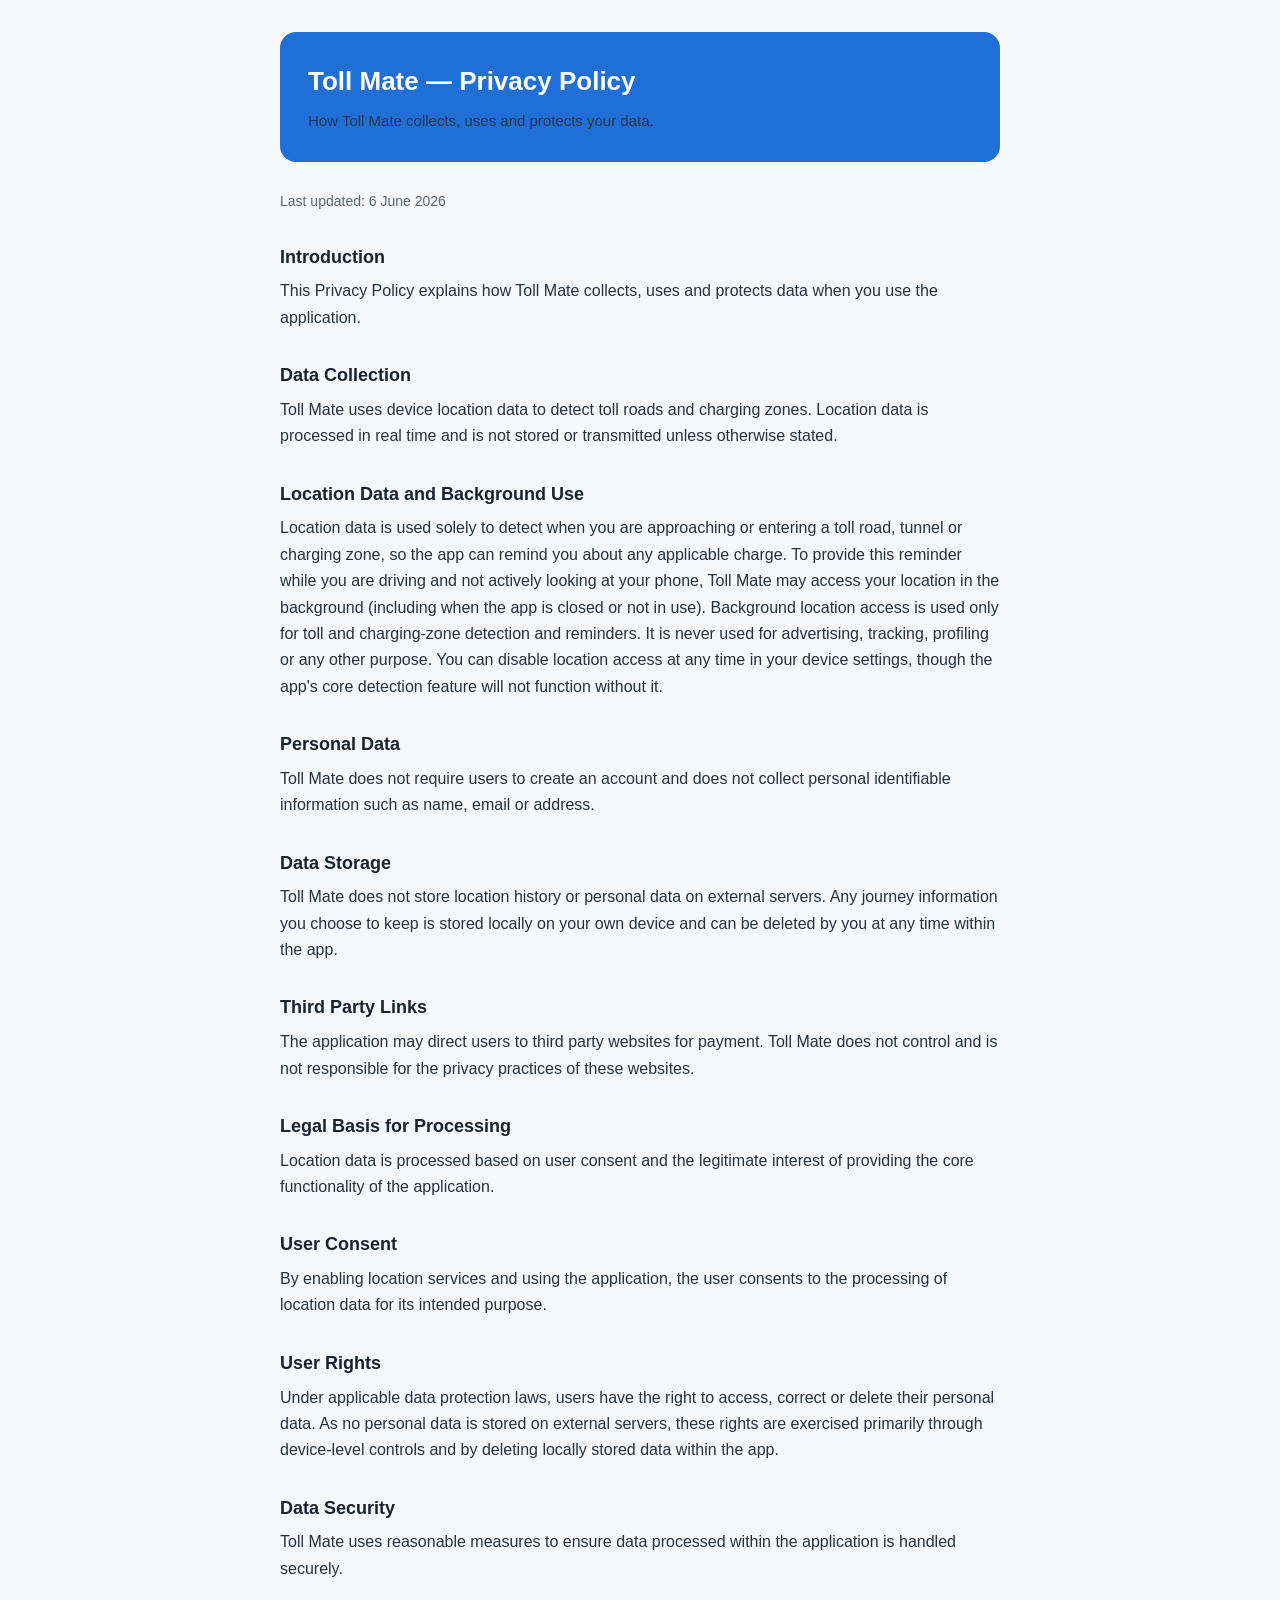
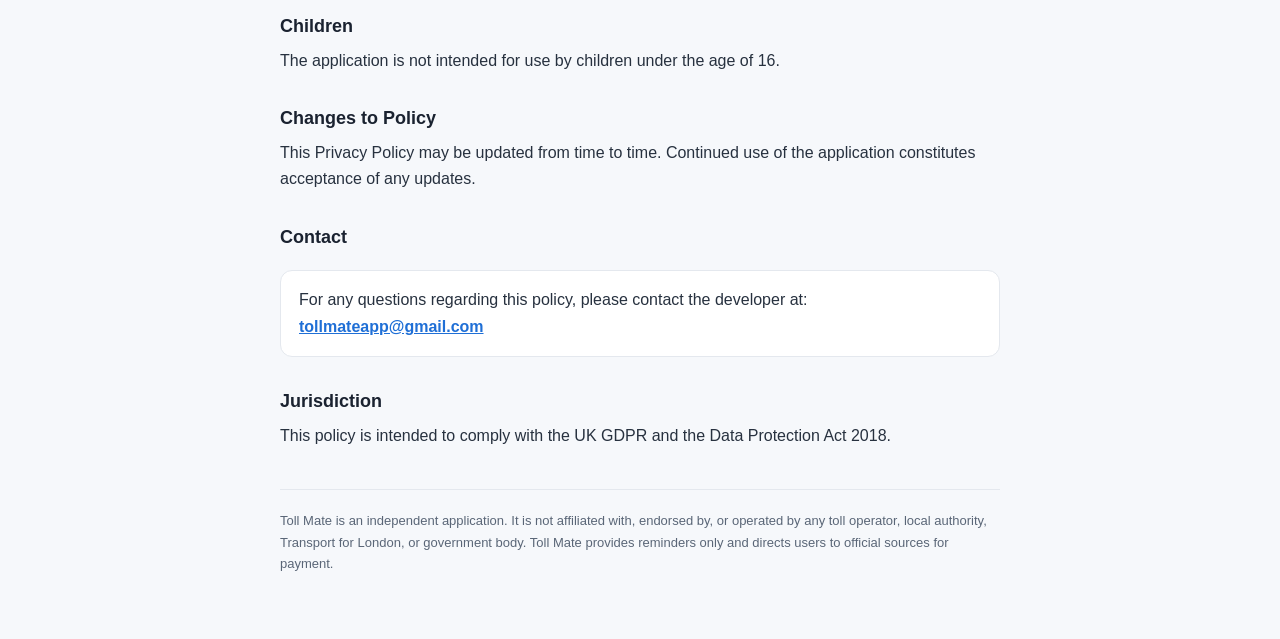
==== privacy.html @ 357d2b76 "Add files via upload" ====
<!DOCTYPE html>
<html lang="en">
<head>
<meta charset="utf-8">
<meta name="viewport" content="width=device-width, initial-scale=1">
<title>Toll Mate — Privacy Policy</title>
<style>
  :root { --blue:#1F6FD6; --ink:#1a2230; --muted:#5a6677; --line:#e4e8ee; }
  * { box-sizing:border-box; }
  body {
    margin:0; background:#f6f8fb; color:var(--ink);
    font-family:-apple-system,BlinkMacSystemFont,"Segoe UI",Roboto,Helvetica,Arial,sans-serif;
    line-height:1.65;
  }
  .wrap { max-width:760px; margin:0 auto; padding:32px 20px 64px; }
  header {
    background:var(--blue); color:#fff; border-radius:16px;
    padding:28px 28px; margin-bottom:28px;
  }
  header h1 { margin:0 0 6px; font-size:26px; font-weight:600; }
  header p { margin:0; opacity:.9; font-size:15px; }
  h2 { font-size:18px; font-weight:600; margin:30px 0 6px; color:var(--ink); }
  p { margin:0 0 14px; color:#27313f; }
  .meta { color:var(--muted); font-size:14px; margin-bottom:24px; }
  a { color:var(--blue); }
  .note {
    background:#fff; border:1px solid var(--line); border-radius:12px;
    padding:16px 18px; margin:18px 0;
  }
  footer { margin-top:40px; padding-top:20px; border-top:1px solid var(--line); color:var(--muted); font-size:13px; }
</style>
</head>
<body>
<div class="wrap">
  <header>
    <h1>Toll Mate — Privacy Policy</h1>
    <p>How Toll Mate collects, uses and protects your data.</p>
  </header>

  <p class="meta">Last updated: 6 June 2026</p>

  <h2>Introduction</h2>
  <p>This Privacy Policy explains how Toll Mate collects, uses and protects data when you use the application.</p>

  <h2>Data Collection</h2>
  <p>Toll Mate uses device location data to detect toll roads and charging zones. Location data is processed in real time and is not stored or transmitted unless otherwise stated.</p>

  <h2>Location Data and Background Use</h2>
  <p>Location data is used solely to detect when you are approaching or entering a toll road, tunnel or charging zone, so the app can remind you about any applicable charge. To provide this reminder while you are driving and not actively looking at your phone, Toll Mate may access your location in the background (including when the app is closed or not in use). Background location access is used only for toll and charging-zone detection and reminders. It is never used for advertising, tracking, profiling or any other purpose. You can disable location access at any time in your device settings, though the app's core detection feature will not function without it.</p>

  <h2>Personal Data</h2>
  <p>Toll Mate does not require users to create an account and does not collect personal identifiable information such as name, email or address.</p>

  <h2>Data Storage</h2>
  <p>Toll Mate does not store location history or personal data on external servers. Any journey information you choose to keep is stored locally on your own device and can be deleted by you at any time within the app.</p>

  <h2>Third Party Links</h2>
  <p>The application may direct users to third party websites for payment. Toll Mate does not control and is not responsible for the privacy practices of these websites.</p>

  <h2>Legal Basis for Processing</h2>
  <p>Location data is processed based on user consent and the legitimate interest of providing the core functionality of the application.</p>

  <h2>User Consent</h2>
  <p>By enabling location services and using the application, the user consents to the processing of location data for its intended purpose.</p>

  <h2>User Rights</h2>
  <p>Under applicable data protection laws, users have the right to access, correct or delete their personal data. As no personal data is stored on external servers, these rights are exercised primarily through device-level controls and by deleting locally stored data within the app.</p>

  <h2>Data Security</h2>
  <p>Toll Mate uses reasonable measures to ensure data processed within the application is handled securely.</p>

  <h2>Children</h2>
  <p>The application is not intended for use by children under the age of 16.</p>

  <h2>Changes to Policy</h2>
  <p>This Privacy Policy may be updated from time to time. Continued use of the application constitutes acceptance of any updates.</p>

  <h2>Contact</h2>
  <div class="note">
    <p style="margin:0;">For any questions regarding this policy, please contact the developer at:<br>
    <strong><a href="mailto:tollmateapp@gmail.com">tollmateapp@gmail.com</a></strong></p>
  </div>

  <h2>Jurisdiction</h2>
  <p>This policy is intended to comply with the UK GDPR and the Data Protection Act 2018.</p>

  <footer>
    Toll Mate is an independent application. It is not affiliated with, endorsed by, or operated by any toll operator, local authority, Transport for London, or government body. Toll Mate provides reminders only and directs users to official sources for payment.
  </footer>
</div>
</body>
</html>
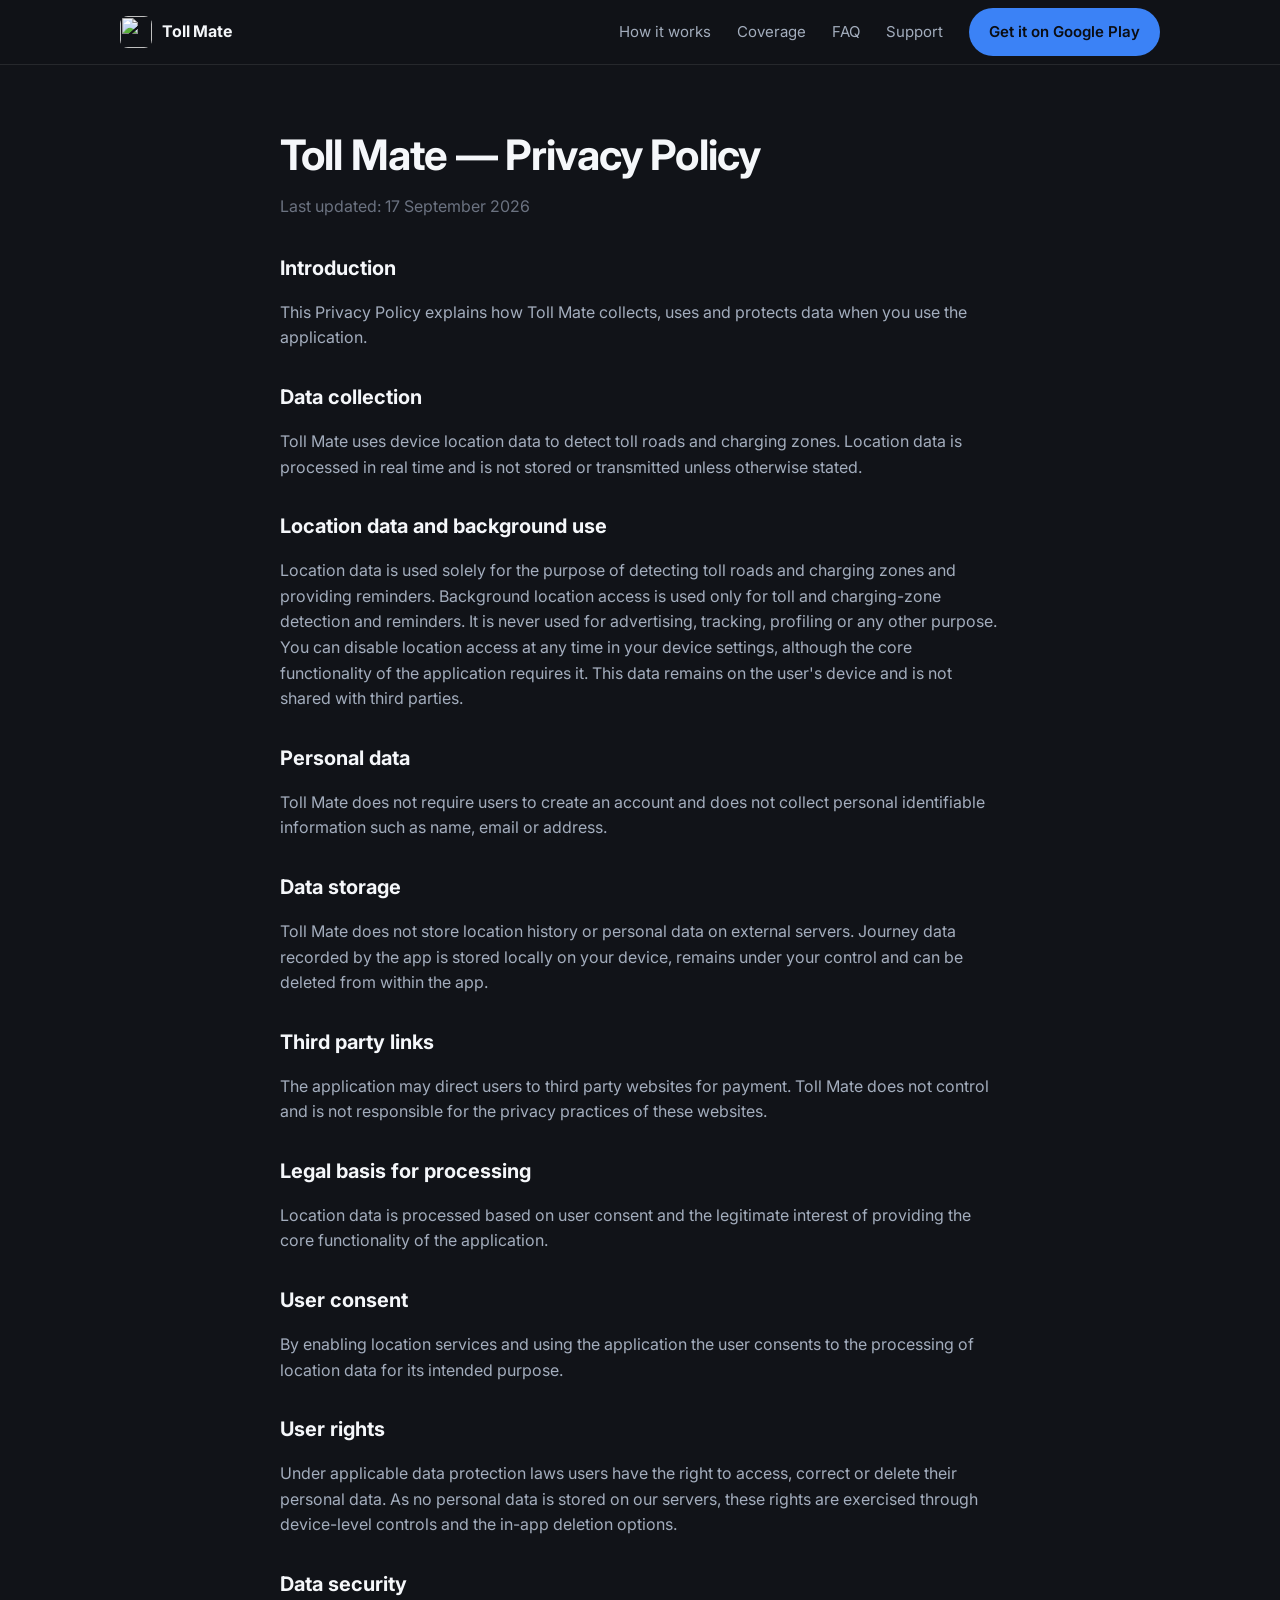
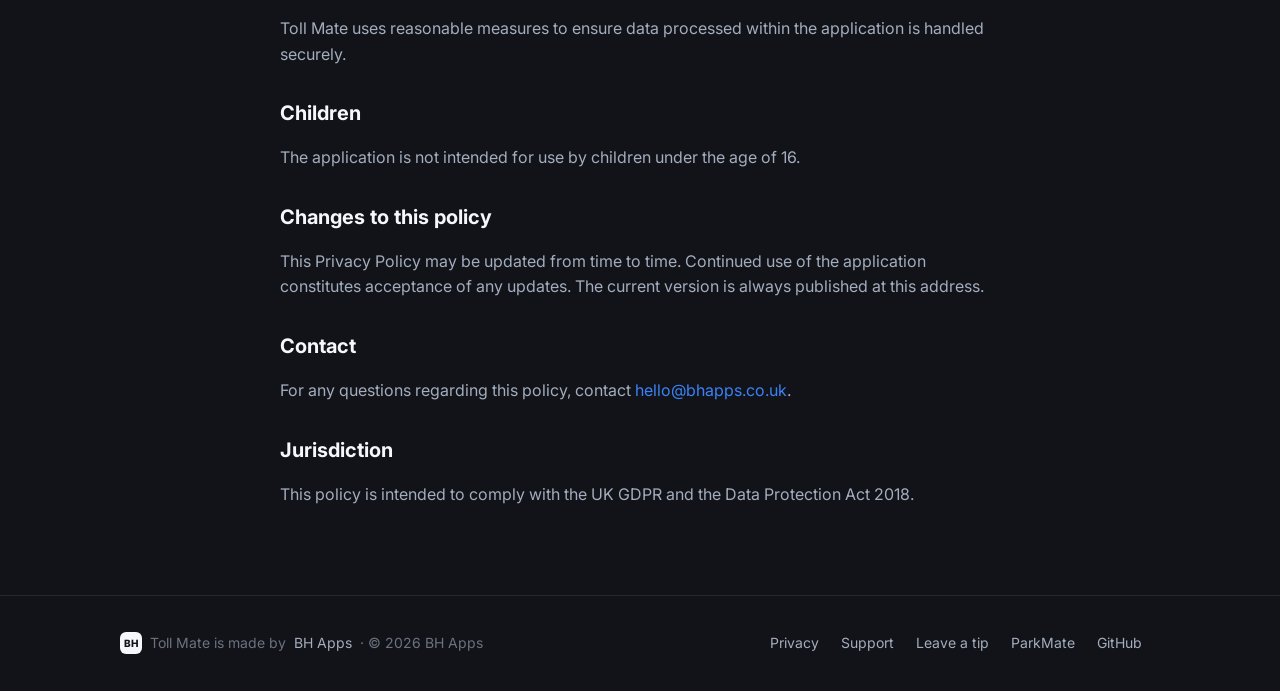
==== commit bcc66440: "New Toll Mate website: landing, privacy, support pages" ====
--- a/privacy.html
+++ b/privacy.html
@@ -1,92 +1,55 @@
 <!DOCTYPE html>
-<html lang="en">
+<html lang="en-GB">
 <head>
 <meta charset="utf-8">
 <meta name="viewport" content="width=device-width, initial-scale=1">
-<title>Toll Mate — Privacy Policy</title>
-<style>
-  :root { --blue:#1F6FD6; --ink:#1a2230; --muted:#5a6677; --line:#e4e8ee; }
-  * { box-sizing:border-box; }
-  body {
-    margin:0; background:#f6f8fb; color:var(--ink);
-    font-family:-apple-system,BlinkMacSystemFont,"Segoe UI",Roboto,Helvetica,Arial,sans-serif;
-    line-height:1.65;
-  }
-  .wrap { max-width:760px; margin:0 auto; padding:32px 20px 64px; }
-  header {
-    background:var(--blue); color:#fff; border-radius:16px;
-    padding:28px 28px; margin-bottom:28px;
-  }
-  header h1 { margin:0 0 6px; font-size:26px; font-weight:600; }
-  header p { margin:0; opacity:.9; font-size:15px; }
-  h2 { font-size:18px; font-weight:600; margin:30px 0 6px; color:var(--ink); }
-  p { margin:0 0 14px; color:#27313f; }
-  .meta { color:var(--muted); font-size:14px; margin-bottom:24px; }
-  a { color:var(--blue); }
-  .note {
-    background:#fff; border:1px solid var(--line); border-radius:12px;
-    padding:16px 18px; margin:18px 0;
-  }
-  footer { margin-top:40px; padding-top:20px; border-top:1px solid var(--line); color:var(--muted); font-size:13px; }
-</style>
+<title>Privacy Policy — Toll Mate</title>
+<meta name="description" content="How Toll Mate handles location and personal data.">
+<meta name="theme-color" content="#111318">
+<meta property="og:title" content="Privacy Policy — Toll Mate">
+<meta property="og:description" content="How Toll Mate handles location and personal data.">
+<meta property="og:type" content="website">
+<meta property="og:url" content="https://tollmate.bhapps.co.uk/">
+<meta property="og:image" content="https://tollmate.bhapps.co.uk/assets/icon.png">
+<link rel="icon" type="image/png" href="assets/icon.png">
+<link rel="preconnect" href="https://fonts.googleapis.com">
+<link rel="preconnect" href="https://fonts.gstatic.com" crossorigin>
+<link href="https://fonts.googleapis.com/css2?family=Inter:wght@400;600;700;800&display=swap" rel="stylesheet">
+<link rel="stylesheet" href="styles.css">
 </head>
 <body>
-<div class="wrap">
-  <header>
-    <h1>Toll Mate — Privacy Policy</h1>
-    <p>How Toll Mate collects, uses and protects your data.</p>
-  </header>
+<a class="skip" href="#main">Skip to content</a>
+<header class="top">
+  <div class="wrap">
+    <a class="brand" href="index.html"><img src="assets/icon.png" alt="" width="32" height="32">Toll Mate</a>
+    <nav aria-label="Primary">
+      <a href="index.html#how">How it works</a>
+      <a href="index.html#coverage">Coverage</a>
+      <a href="index.html#faq">FAQ</a>
+      <a href="support.html">Support</a>
+      <a class="btn" href="https://play.google.com/store/apps/details?id=com.tollmate.app">Get it on Google Play</a>
+    </nav>
+  </div>
+</header>
+<main id="main">
 
-  <p class="meta">Last updated: 6 June 2026</p>
-
-  <h2>Introduction</h2>
-  <p>This Privacy Policy explains how Toll Mate collects, uses and protects data when you use the application.</p>
-
-  <h2>Data Collection</h2>
-  <p>Toll Mate uses device location data to detect toll roads and charging zones. Location data is processed in real time and is not stored or transmitted unless otherwise stated.</p>
-
-  <h2>Location Data and Background Use</h2>
-  <p>Location data is used solely to detect when you are approaching or entering a toll road, tunnel or charging zone, so the app can remind you about any applicable charge. To provide this reminder while you are driving and not actively looking at your phone, Toll Mate may access your location in the background (including when the app is closed or not in use). Background location access is used only for toll and charging-zone detection and reminders. It is never used for advertising, tracking, profiling or any other purpose. You can disable location access at any time in your device settings, though the app's core detection feature will not function without it.</p>
-
-  <h2>Personal Data</h2>
-  <p>Toll Mate does not require users to create an account and does not collect personal identifiable information such as name, email or address.</p>
-
-  <h2>Data Storage</h2>
-  <p>Toll Mate does not store location history or personal data on external servers. Any journey information you choose to keep is stored locally on your own device and can be deleted by you at any time within the app.</p>
-
-  <h2>Third Party Links</h2>
-  <p>The application may direct users to third party websites for payment. Toll Mate does not control and is not responsible for the privacy practices of these websites.</p>
-
-  <h2>Legal Basis for Processing</h2>
-  <p>Location data is processed based on user consent and the legitimate interest of providing the core functionality of the application.</p>
-
-  <h2>User Consent</h2>
-  <p>By enabling location services and using the application, the user consents to the processing of location data for its intended purpose.</p>
-
-  <h2>User Rights</h2>
-  <p>Under applicable data protection laws, users have the right to access, correct or delete their personal data. As no personal data is stored on external servers, these rights are exercised primarily through device-level controls and by deleting locally stored data within the app.</p>
-
-  <h2>Data Security</h2>
-  <p>Toll Mate uses reasonable measures to ensure data processed within the application is handled securely.</p>
-
-  <h2>Children</h2>
-  <p>The application is not intended for use by children under the age of 16.</p>
-
-  <h2>Changes to Policy</h2>
-  <p>This Privacy Policy may be updated from time to time. Continued use of the application constitutes acceptance of any updates.</p>
-
-  <h2>Contact</h2>
-  <div class="note">
-    <p style="margin:0;">For any questions regarding this policy, please contact the developer at:<br>
-    <strong><a href="mailto:tollmateapp@gmail.com">tollmateapp@gmail.com</a></strong></p>
+<div class="page"><div class="wrap">
+  <h1>Toll Mate — Privacy Policy</h1>
+  <p class="updated">Last updated: 17 September 2026</p>
+  <h2>Introduction</h2><p>This Privacy Policy explains how Toll Mate collects, uses and protects data when you use the application.</p><h2>Data collection</h2><p>Toll Mate uses device location data to detect toll roads and charging zones. Location data is processed in real time and is not stored or transmitted unless otherwise stated.</p><h2>Location data and background use</h2><p>Location data is used solely for the purpose of detecting toll roads and charging zones and providing reminders. Background location access is used only for toll and charging-zone detection and reminders. It is never used for advertising, tracking, profiling or any other purpose. You can disable location access at any time in your device settings, although the core functionality of the application requires it. This data remains on the user's device and is not shared with third parties.</p><h2>Personal data</h2><p>Toll Mate does not require users to create an account and does not collect personal identifiable information such as name, email or address.</p><h2>Data storage</h2><p>Toll Mate does not store location history or personal data on external servers. Journey data recorded by the app is stored locally on your device, remains under your control and can be deleted from within the app.</p><h2>Third party links</h2><p>The application may direct users to third party websites for payment. Toll Mate does not control and is not responsible for the privacy practices of these websites.</p><h2>Legal basis for processing</h2><p>Location data is processed based on user consent and the legitimate interest of providing the core functionality of the application.</p><h2>User consent</h2><p>By enabling location services and using the application the user consents to the processing of location data for its intended purpose.</p><h2>User rights</h2><p>Under applicable data protection laws users have the right to access, correct or delete their personal data. As no personal data is stored on our servers, these rights are exercised through device-level controls and the in-app deletion options.</p><h2>Data security</h2><p>Toll Mate uses reasonable measures to ensure data processed within the application is handled securely.</p><h2>Children</h2><p>The application is not intended for use by children under the age of 16.</p><h2>Changes to this policy</h2><p>This Privacy Policy may be updated from time to time. Continued use of the application constitutes acceptance of any updates. The current version is always published at this address.</p><h2>Contact</h2><p>For any questions regarding this policy, contact <a href="mailto:hello@bhapps.co.uk">hello@bhapps.co.uk</a>.</p><h2>Jurisdiction</h2><p>This policy is intended to comply with the UK GDPR and the Data Protection Act 2018.</p>
+</div></div>
+</main>
+<footer>
+  <div class="wrap">
+    <div class="co"><span class="bh">BH</span> Toll Mate is made by <a href="https://bhapps.co.uk">BH Apps</a> · © 2026 BH Apps</div>
+    <div class="links">
+      <a href="privacy.html">Privacy</a>
+      <a href="support.html">Support</a>
+      <a href="https://ko-fi.com/nickbradshawhughes" rel="noopener">Leave a tip</a>
+      <a href="https://parkmate.bhapps.co.uk" rel="noopener">ParkMate</a>
+      <a href="https://github.com/nickbh89/Toll-mate" rel="noopener">GitHub</a>
+    </div>
   </div>
-
-  <h2>Jurisdiction</h2>
-  <p>This policy is intended to comply with the UK GDPR and the Data Protection Act 2018.</p>
-
-  <footer>
-    Toll Mate is an independent application. It is not affiliated with, endorsed by, or operated by any toll operator, local authority, Transport for London, or government body. Toll Mate provides reminders only and directs users to official sources for payment.
-  </footer>
-</div>
+</footer>
 </body>
 </html>
--- a/styles.css
+++ b/styles.css
@@ -0,0 +1,108 @@
+:root{
+  --bg:#111318;--surface:#1C1F26;--surface2:#252830;
+  --accent:#3B82F6;--accent2:#F5A623;--ok:#22C55E;--warn:#DC2626;
+  --text:#F5F7FA;--muted:#A3ADBD;--hint:#6B7280;--border:rgba(255,255,255,.09);
+  --radius:14px;--max:1080px;
+}
+*{box-sizing:border-box}
+html{scroll-behavior:smooth}
+body{margin:0;background:var(--bg);color:var(--text);font:16px/1.6 Inter,system-ui,-apple-system,"Segoe UI",Roboto,sans-serif;-webkit-font-smoothing:antialiased}
+a{color:var(--accent);text-decoration:none}
+a:hover{text-decoration:underline}
+img{max-width:100%;display:block}
+.wrap{max-width:var(--max);margin:0 auto;padding:0 20px}
+.skip{position:absolute;left:-999px}
+.skip:focus{left:16px;top:16px;background:var(--accent);color:#000;padding:8px 12px;border-radius:8px;z-index:9}
+
+header.top{position:sticky;top:0;z-index:5;background:color-mix(in srgb,var(--bg) 85%,transparent);backdrop-filter:blur(10px);border-bottom:1px solid var(--border)}
+header.top .wrap{display:flex;align-items:center;justify-content:space-between;height:64px}
+.brand{display:flex;align-items:center;gap:10px;font-weight:700;color:var(--text);letter-spacing:-.01em}
+.brand img,.brand svg{width:32px;height:32px;border-radius:8px}
+nav a{color:var(--muted);margin-left:22px;font-size:15px}
+nav a:hover{color:var(--text);text-decoration:none}
+nav a.btn{color:#0b0d12}
+@media(max-width:640px){nav a:not(.btn){display:none}nav a.btn{padding:10px 14px;font-size:14px}}
+
+.btn{white-space:nowrap;display:inline-flex;align-items:center;gap:8px;background:var(--accent);color:#0b0d12;font-weight:600;padding:12px 20px;border-radius:999px;border:0;cursor:pointer;font-size:15px}
+.btn:hover{filter:brightness(1.08);text-decoration:none}
+.btn.ghost{background:transparent;color:var(--text);border:1px solid var(--border)}
+.btn.ghost:hover{border-color:var(--muted)}
+.note{font-size:13px;color:var(--hint);margin-top:10px}
+
+.hero{padding:72px 0 40px}
+.hero .wrap{display:grid;grid-template-columns:1.15fr .85fr;gap:48px;align-items:center}
+.hero h1{font-size:clamp(34px,5vw,56px);line-height:1.05;letter-spacing:-.03em;margin:0 0 18px}
+.hero p.lede{font-size:19px;color:var(--muted);margin:0 0 28px;max-width:56ch}
+.hero em{font-style:normal;color:var(--text)}
+.hero .cta{display:flex;gap:12px;flex-wrap:wrap;align-items:center}
+@media(max-width:820px){.hero .wrap{grid-template-columns:1fr}.hero{padding-top:44px}}
+
+/* phone mockup */
+.phone{width:280px;margin:0 auto;aspect-ratio:9/18.5;border-radius:36px;background:#000;border:6px solid #2a2f3a;box-shadow:0 30px 60px rgba(0,0,0,.5),0 0 0 1px rgba(255,255,255,.06);position:relative;overflow:hidden}
+.phone .screen{position:absolute;inset:0;background:radial-gradient(120% 80% at 50% 0%,color-mix(in srgb,var(--accent) 30%,var(--bg)),var(--bg) 60%);padding:52px 14px 14px}
+.phone .notch{position:absolute;top:10px;left:50%;transform:translateX(-50%);width:80px;height:20px;border-radius:10px;background:#000}
+.phone .clock{position:absolute;top:14px;left:20px;font-size:12px;color:#fff;font-weight:600}
+.notif{background:rgba(28,31,38,.92);border:1px solid var(--border);border-radius:16px;padding:12px 14px;box-shadow:0 10px 30px rgba(0,0,0,.4)}
+.notif .app{display:flex;align-items:center;gap:6px;font-size:11px;color:var(--muted);margin-bottom:6px}
+.notif .app i{width:12px;height:12px;border-radius:3px;background:var(--accent);display:inline-block}
+.notif b{display:block;font-size:14px;margin-bottom:3px}
+.notif span{font-size:13px;color:var(--muted)}
+.chip{display:inline-block;margin-top:10px;font-size:11px;padding:4px 9px;border-radius:999px;background:color-mix(in srgb,var(--warn) 22%,transparent);color:var(--warn);border:1px solid color-mix(in srgb,var(--warn) 40%,transparent);font-weight:600}
+.phone .map{position:absolute;left:14px;right:14px;bottom:14px;top:190px;border-radius:14px;background:
+  linear-gradient(transparent 48%,rgba(255,255,255,.05) 49%,rgba(255,255,255,.05) 51%,transparent 52%) 0 0/100% 40px,
+  linear-gradient(90deg,transparent 48%,rgba(255,255,255,.05) 49%,rgba(255,255,255,.05) 51%,transparent 52%) 0 0/40px 100%,
+  var(--surface)}
+.phone .ring{position:absolute;left:50%;top:55%;width:120px;height:120px;border-radius:50%;border:2px solid color-mix(in srgb,var(--accent) 60%,transparent);transform:translate(-50%,-50%);background:color-mix(in srgb,var(--accent) 12%,transparent)}
+.phone .ring:after{content:"";position:absolute;left:50%;top:50%;width:14px;height:14px;border-radius:50%;background:var(--ok);transform:translate(-50%,-50%);box-shadow:0 0 0 4px color-mix(in srgb,var(--ok) 30%,transparent)}
+
+section{padding:56px 0}
+section h2{font-size:clamp(26px,3.2vw,34px);letter-spacing:-.02em;margin:0 0 10px}
+section p.intro{color:var(--muted);max-width:70ch;margin:0 0 30px;font-size:17px}
+.grid{display:grid;gap:16px}
+.grid.c3{grid-template-columns:repeat(3,1fr)}
+.grid.c2{grid-template-columns:repeat(2,1fr)}
+@media(max-width:820px){.grid.c3,.grid.c2{grid-template-columns:1fr}}
+.card{background:var(--surface);border:1px solid var(--border);border-radius:var(--radius);padding:22px}
+.card h3{margin:0 0 8px;font-size:17px;letter-spacing:-.01em}
+.card p{margin:0;color:var(--muted);font-size:15px}
+.step{position:relative;padding-top:26px}
+.step .n{position:absolute;top:16px;left:22px;width:28px;height:28px;border-radius:50%;background:var(--accent);color:#0b0d12;font-weight:700;display:flex;align-items:center;justify-content:center;font-size:14px}
+.step h3{margin-top:22px}
+.band{background:var(--surface);border-top:1px solid var(--border);border-bottom:1px solid var(--border)}
+.band .card{background:var(--surface2)}
+
+details{border-top:1px solid var(--border);padding:16px 0}
+details:last-of-type{border-bottom:1px solid var(--border)}
+summary{cursor:pointer;font-weight:600;font-size:17px;list-style:none;display:flex;justify-content:space-between;gap:16px}
+summary::-webkit-details-marker{display:none}
+summary:after{content:"+";color:var(--accent);font-weight:400;font-size:22px;line-height:1}
+details[open] summary:after{content:"–"}
+details p{color:var(--muted);margin:10px 0 0;max-width:70ch}
+
+.callout{display:grid;grid-template-columns:1fr auto;gap:24px;align-items:center;background:linear-gradient(135deg,color-mix(in srgb,var(--accent) 22%,var(--surface)),var(--surface));border:1px solid var(--border);border-radius:var(--radius);padding:32px}
+.callout h2{margin:0 0 6px}
+.callout p{margin:0;color:var(--muted)}
+@media(max-width:640px){.callout{grid-template-columns:1fr}}
+
+footer{border-top:1px solid var(--border);padding:36px 0;color:var(--hint);font-size:14px}
+footer .wrap{display:flex;flex-wrap:wrap;justify-content:space-between;gap:16px;align-items:center}
+footer a{color:var(--muted)}
+footer .links a{margin-right:18px}
+footer .co{display:flex;align-items:center;gap:8px}
+.bh{display:inline-flex;align-items:center;justify-content:center;width:22px;height:22px;border-radius:6px;background:var(--text);color:var(--bg);font-weight:800;font-size:10px;letter-spacing:-.02em}
+
+/* text pages */
+.page{padding:56px 0 72px}
+.page .wrap{max-width:760px}
+.page h1{font-size:clamp(30px,4vw,42px);letter-spacing:-.02em;margin:0 0 6px}
+.page .updated{color:var(--hint);margin:0 0 32px}
+.page h2{font-size:20px;margin:30px 0 8px}
+.page p,.page li{color:var(--muted)}
+.page p strong{color:var(--text)}
+
+form{display:grid;gap:16px;margin-top:24px}
+label{display:grid;gap:6px;font-weight:600;font-size:14px}
+input,select,textarea{width:100%;background:var(--surface);color:var(--text);border:1px solid var(--border);border-radius:10px;padding:12px 14px;font:inherit}
+input:focus,select:focus,textarea:focus{outline:2px solid var(--accent);outline-offset:1px;border-color:transparent}
+textarea{min-height:150px;resize:vertical}
+.hp{display:none}
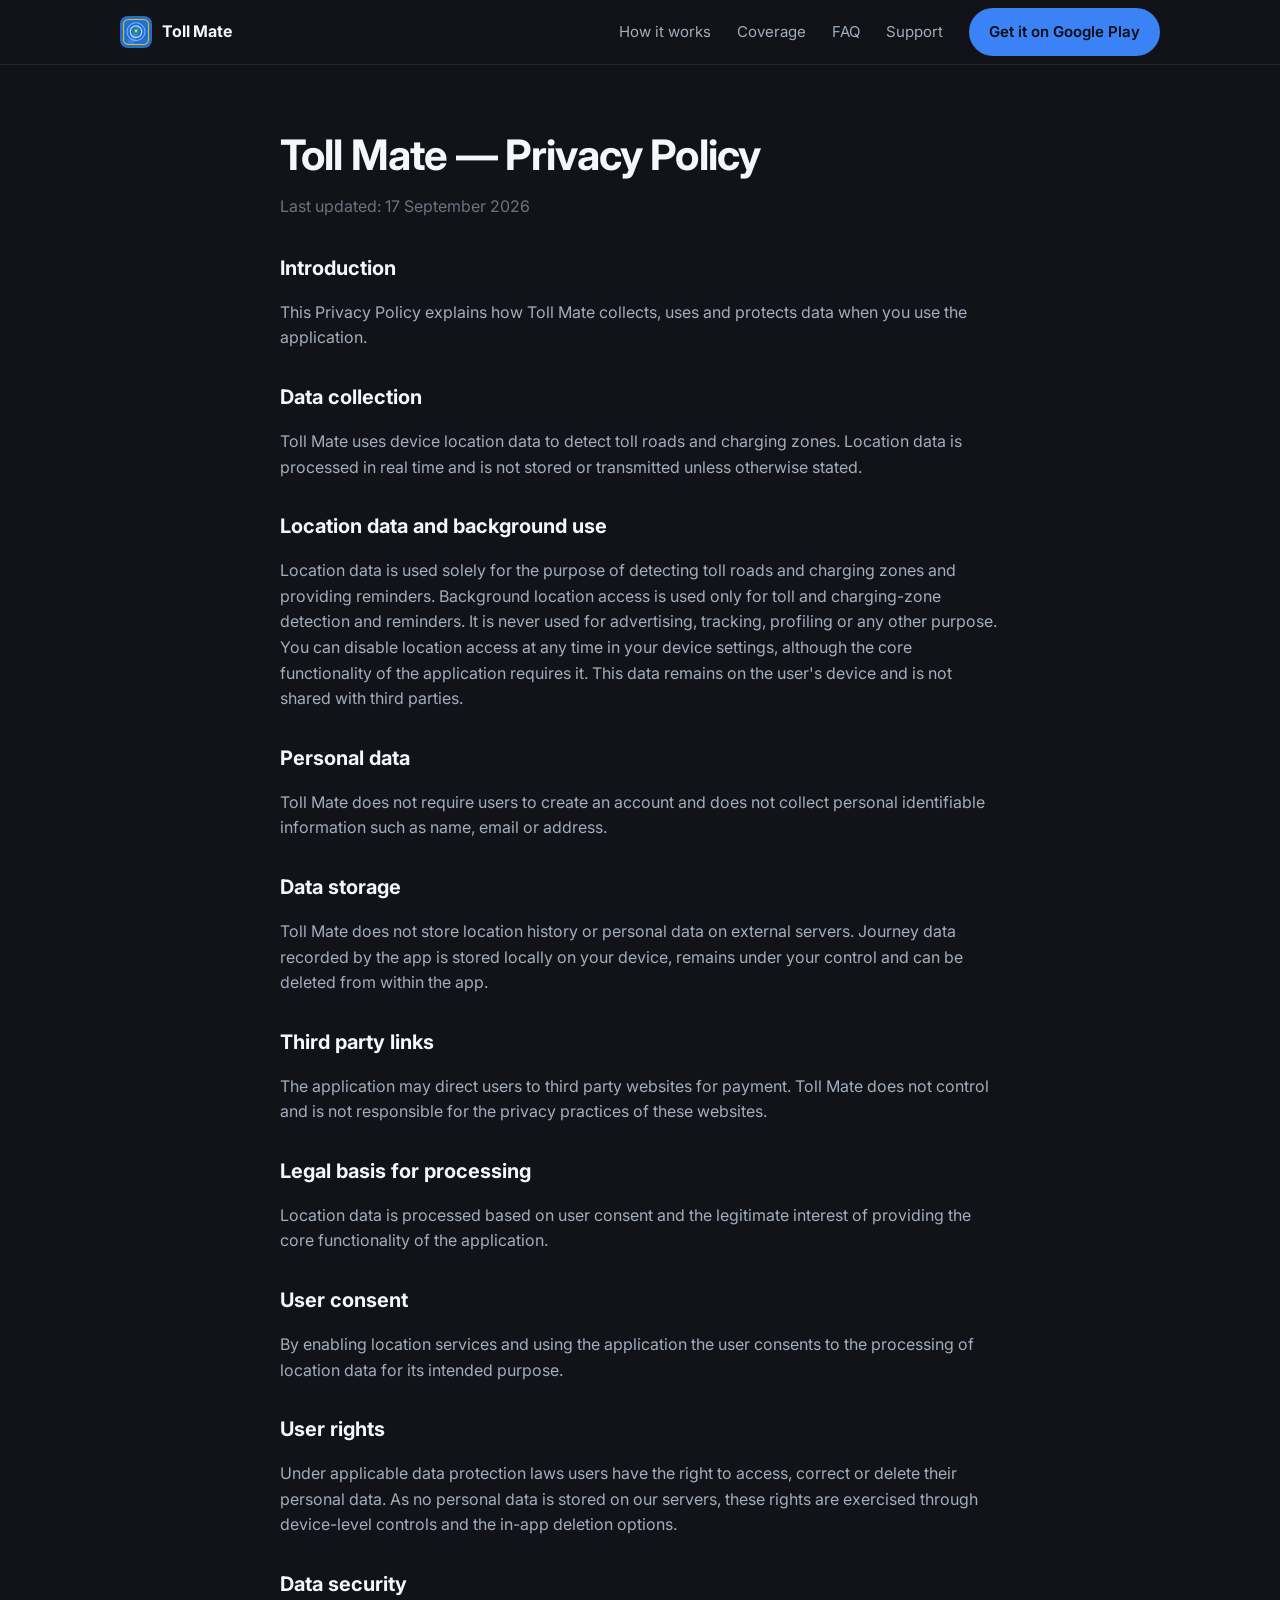
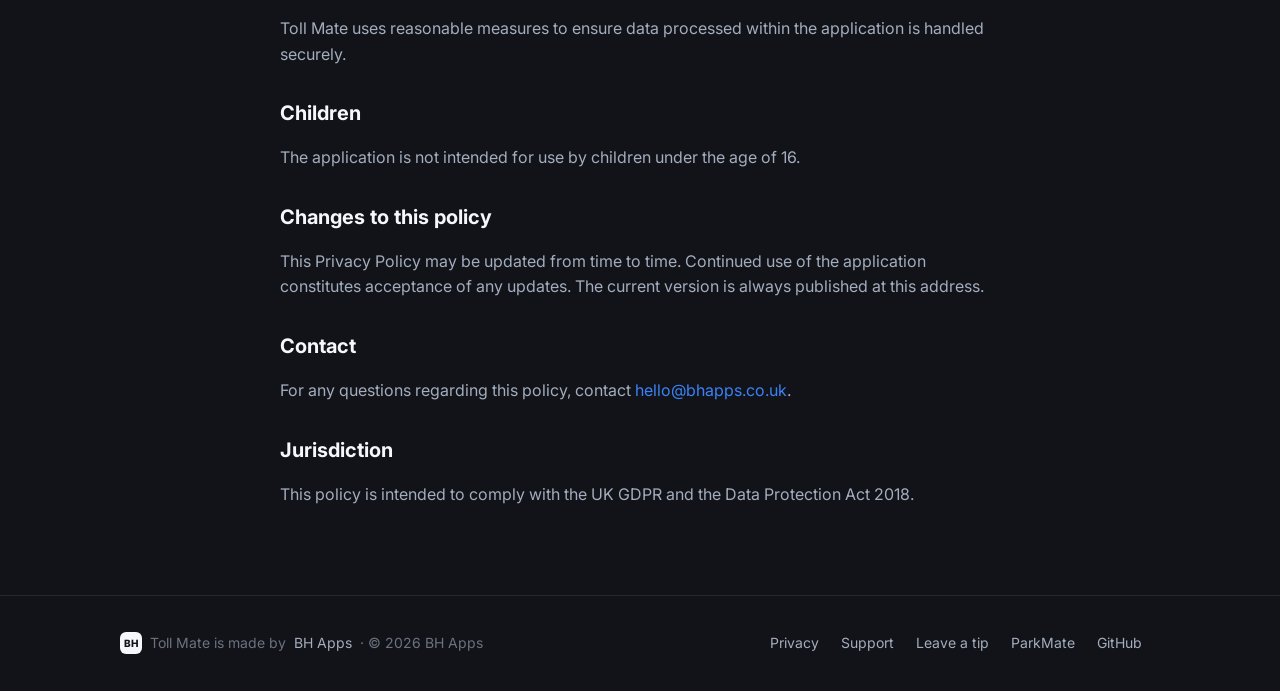
==== commit 300eaa5b: "Use netlify.app addresses for cross-links" ====
--- a/privacy.html
+++ b/privacy.html
@@ -9,8 +9,8 @@
 <meta property="og:title" content="Privacy Policy — Toll Mate">
 <meta property="og:description" content="How Toll Mate handles location and personal data.">
 <meta property="og:type" content="website">
-<meta property="og:url" content="https://tollmate.bhapps.co.uk/">
-<meta property="og:image" content="https://tollmate.bhapps.co.uk/assets/icon.png">
+<meta property="og:url" content="https://tollmate.netlify.app/">
+<meta property="og:image" content="https://tollmate.netlify.app/assets/icon.png">
 <link rel="icon" type="image/png" href="assets/icon.png">
 <link rel="preconnect" href="https://fonts.googleapis.com">
 <link rel="preconnect" href="https://fonts.gstatic.com" crossorigin>
@@ -41,12 +41,12 @@
 </main>
 <footer>
   <div class="wrap">
-    <div class="co"><span class="bh">BH</span> Toll Mate is made by <a href="https://bhapps.co.uk">BH Apps</a> · © 2026 BH Apps</div>
+    <div class="co"><span class="bh">BH</span> Toll Mate is made by <a href="https://bhapps.netlify.app">BH Apps</a> · © 2026 BH Apps</div>
     <div class="links">
       <a href="privacy.html">Privacy</a>
       <a href="support.html">Support</a>
       <a href="https://ko-fi.com/nickbradshawhughes" rel="noopener">Leave a tip</a>
-      <a href="https://parkmate.bhapps.co.uk" rel="noopener">ParkMate</a>
+      <a href="https://parkmate-app.netlify.app" rel="noopener">ParkMate</a>
       <a href="https://github.com/nickbh89/Toll-mate" rel="noopener">GitHub</a>
     </div>
   </div>
